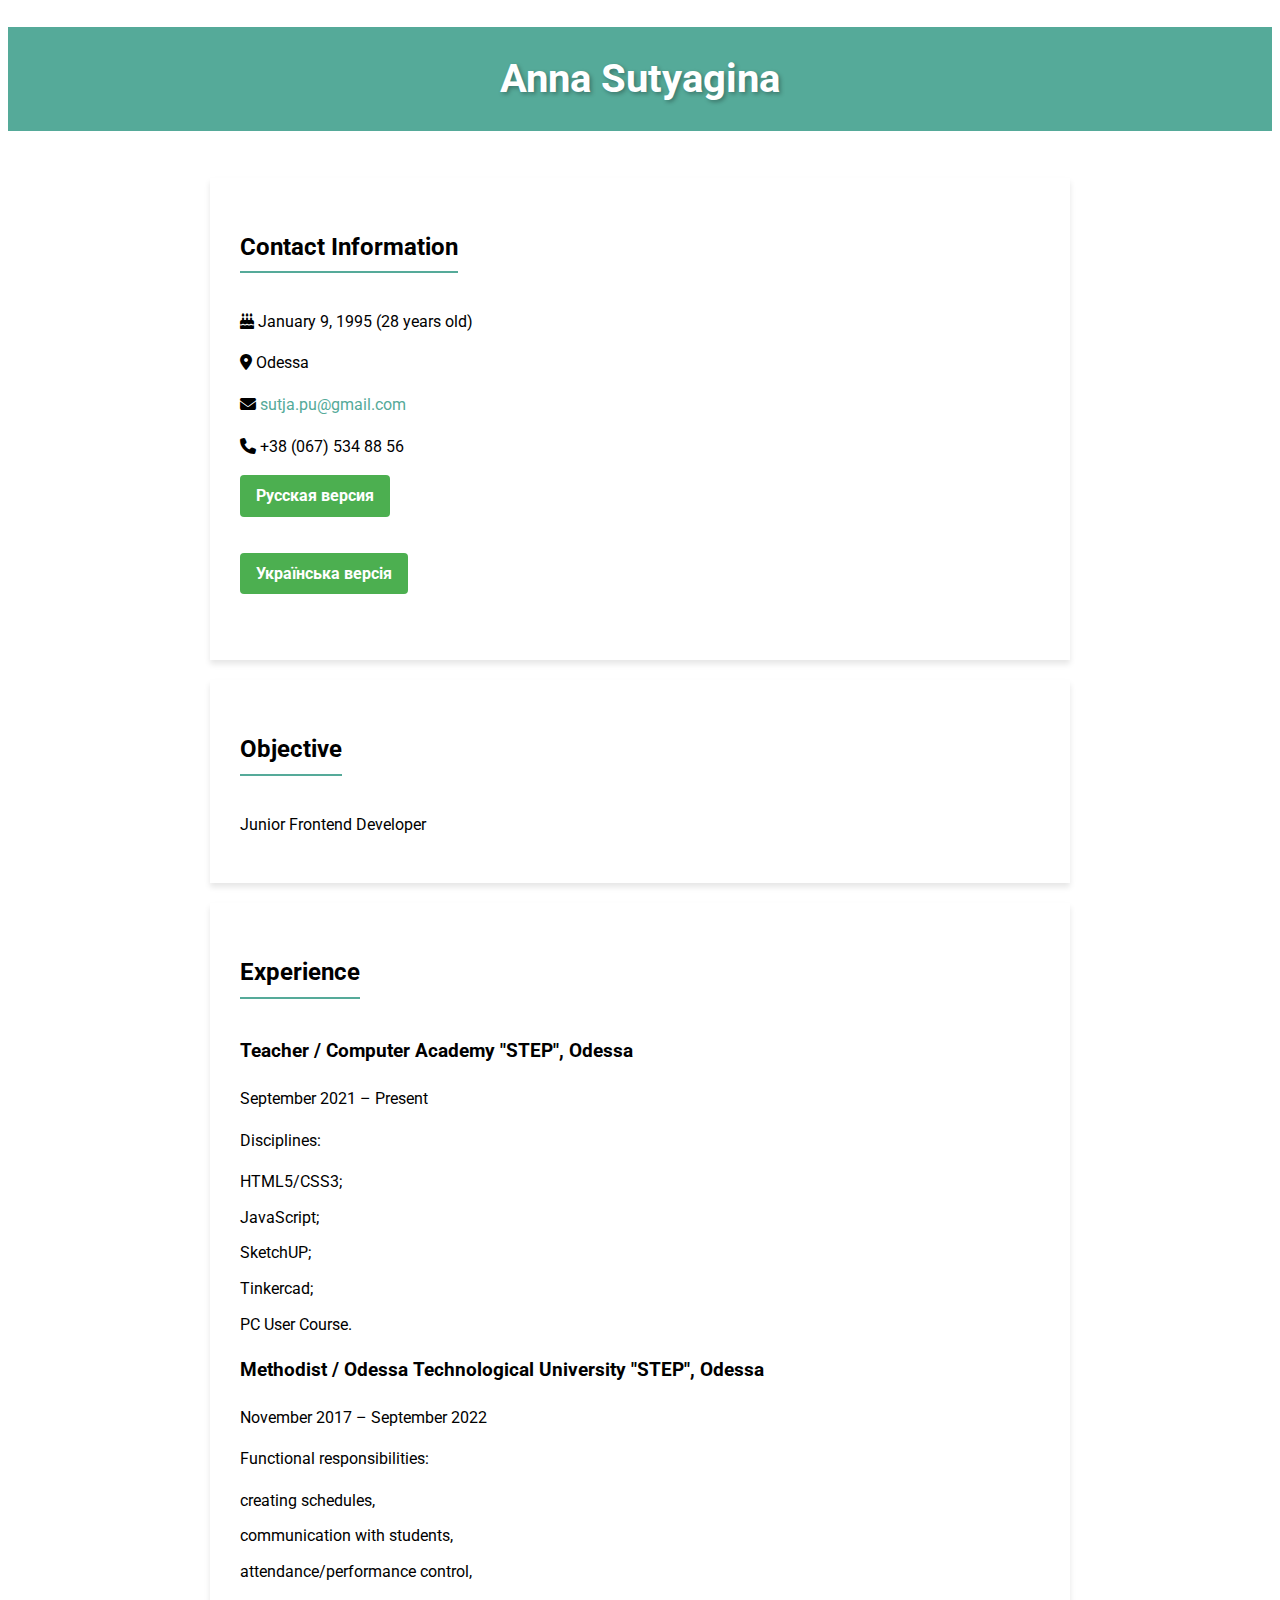
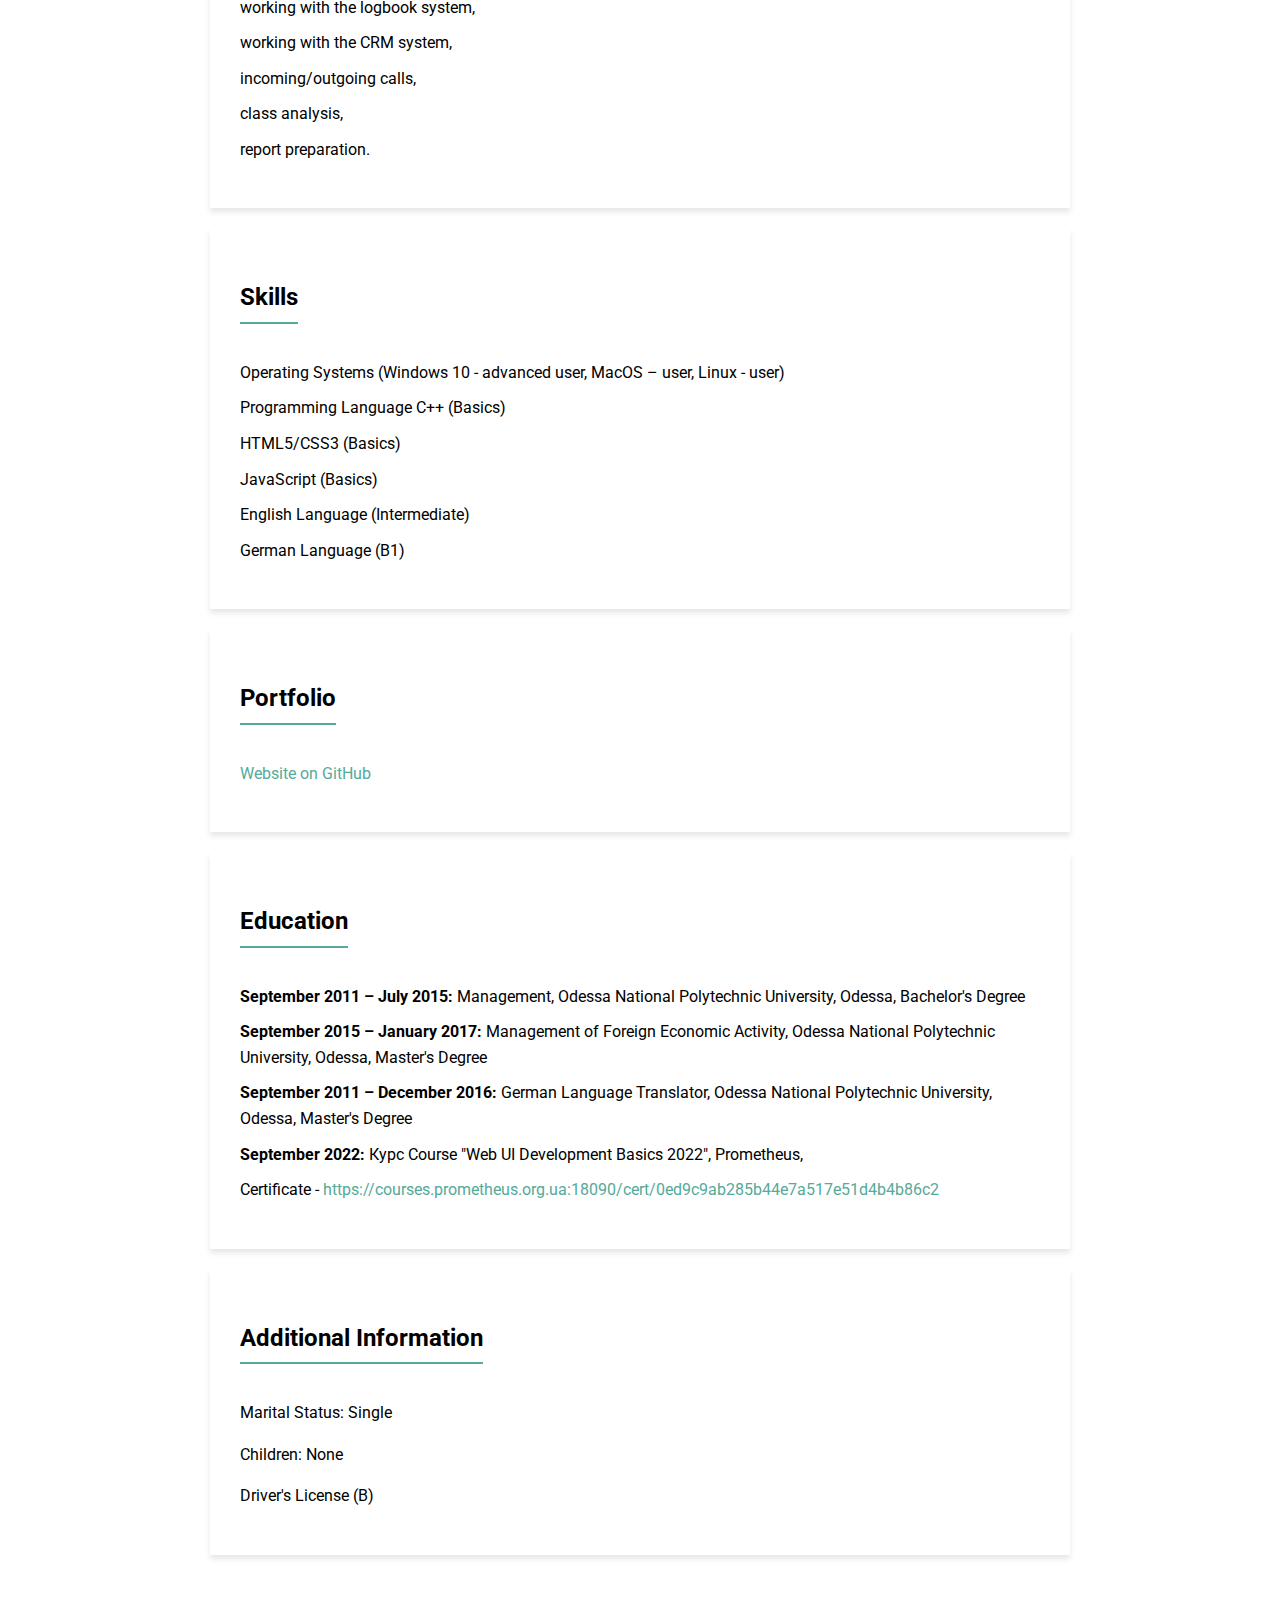
==== eng.html @ e9a506d1 "Initial commit" ====
<!DOCTYPE html>
<html lang="en">
<head>
    <meta charset="UTF-8">
    <meta name="viewport" content="width=device-width, initial-scale=1.0">
    <link rel="preconnect" href="https://fonts.googleapis.com">
    <link rel="preconnect" href="https://fonts.gstatic.com" crossorigin>
    <link href="https://fonts.googleapis.com/css2?family=Roboto:wght@400;700&display=swap" rel="stylesheet">
    <link rel="stylesheet" href="https://cdnjs.cloudflare.com/ajax/libs/font-awesome/6.1.1/css/all.min.css">
    <link rel="stylesheet" href="style.css">
    <title>Resume of Anna Sutyagina</title>
</head>
<body>
    <h1>Anna Sutyagina</h1>
<div class="language-switch-container">
    
</div>


    <div class="container">
        <div class="section">
            <h2>Contact Information</h2>
            <p><i class="fas fa-birthday-cake"></i> January 9, 1995 (28 years old)</p>
            <p><i class="fas fa-map-marker-alt"></i> Odessa</p>
            <p><i class="fas fa-envelope"></i> <a href="mailto:sutja.pu@gmail.com">sutja.pu@gmail.com</a></p>
            <p><i class="fas fa-phone"></i> +38 (067) 534 88 56</p>
            <p><a class="language-switch" href="rus.html">Русская версия</a></p>
            <p><a class="language-switch" href="index.html">Українська версія</a></p>
        </div>
        <div class="section">
            <h2>Objective</h2>
            <p>Junior Frontend Developer</p>
        </div>
        <div class="section">
            <h2>Experience</h2>
            <h3>Teacher / Computer Academy "STEP", Odessa</h3>
            <p>September 2021 – Present</p>
            <p>Disciplines:</p>
            <ul>
                <li>HTML5/CSS3;</li>
                <li>JavaScript;</li>
                <li>SketchUP;</li>
                <li>Tinkercad;</li>
                <li>PC User Course.</li>
            </ul>
            <h3>Methodist / Odessa Technological University "STEP", Odessa</h3>
            <p>November 2017 – September 2022</p>
            <p>Functional responsibilities:</p>
            <ul>
                <li>creating schedules,</li>
                <li>communication with students,</li>
                <li>attendance/performance control,</li>
                <li>working with the logbook system,</li>
                <li>working with the CRM system,</li>
                <li>incoming/outgoing calls,</li>
                <li>class analysis,</li>
                <li>report preparation.</li>
            </ul>
        </div>
        <div class="section">
            <h2>Skills</h2>
            <ul>
                <li>Operating Systems (Windows 10 - advanced user, MacOS – user, Linux - user)</li>
                <li>Programming Language C++ (Basics)</li>
                <li>HTML5/CSS3 (Basics)</li>
                <li>JavaScript (Basics)</li>
                <li>English Language (Intermediate)</li>
                <li>German Language (B1)</li>
            </ul>
            
        </div>

        <div class="section">
            <h2>Portfolio</h2>
            <p><a href="https://a-sutja.github.io/CakeHOUSE/" target="_blank">Website on GitHub</a></p>
          </div>
          

        <div class="section">
            <h2>Education</h2>
             <ul> <li><strong>September 2011 – July 2015:</strong> Management, Odessa National Polytechnic University, Odessa, Bachelor's Degree</li>
               <li><strong>September 2015 – January 2017:</strong> Management of Foreign Economic Activity, 
                Odessa National Polytechnic University, Odessa, Master's Degree</li>
               <li><strong>September 2011 – December 2016:</strong> German Language Translator, 
                Odessa National Polytechnic University, Odessa, Master's Degree</li>
               <li><strong>September 2022:</strong> Курс Course "Web UI Development Basics 2022", Prometheus, 
               <li>Certificate - <a href="https://courses.prometheus.org.ua:18090/cert/0ed9c9ab285b44e7a517e51d4b4b86c2" target="_blank">https://courses.prometheus.org.ua:18090/cert/0ed9c9ab285b44e7a517e51d4b4b86c2</a></li>
             </ul>
           </div> 

        <div class="section">
            <h2>Additional Information</h2>
            <p>Marital Status: Single</p>
            <p>Children: None</p>
            <p>Driver's License (B)</p>
        </div>
    </div>
</body>
</html>
---- style.css ----
body {
    font-family: 'Roboto', sans-serif;
    line-height: 1.6;
  }
  .header {
    display: flex;
    justify-content: space-between;
    align-items: center;
    flex-wrap: wrap;
}
  h1 {
    text-align: center;
    background-color: #5a9;
    padding: 20px;
    color: #ffffff;
    font-size: 2.5em;
    font-weight: bold;
    text-shadow: 2px 2px 4px rgba(0, 0, 0, 0.3);
  }

  .container {
    display: flex;
    flex-direction: column;
    align-items: center;
    padding: 20px;
  }

  .section {
    background-color: #fff;
    box-shadow: 0 4px 6px rgba(0, 0, 0, 0.1);
    padding: 30px;
    margin-bottom: 20px;
    max-width: 800px;
    width: 100%;
  }

h2 {
    margin-bottom: 20px;
    border-bottom: 2px solid #5a9;
    display: inline-block;
    padding-bottom: 5px;
}
  ul {
    list-style-type: none;
    padding-left: 0;
  }
  ul li {
    margin-bottom: 10px;
  }
  main {
    padding: 20px;
    max-width: 800px;
    margin: 0 auto; /* Отцентрировать контент по горизонтали */
    background-color: #fff;
    box-shadow: 0 4px 6px rgba(0, 0, 0, 0.1);
    display: flex; /* Добавить display: flex для центрирования содержимого по вертикали */
    flex-direction: column; /* Установить направление основной оси на вертикальное */
    align-items: center; /* Выравнивание элементов по центру контейнера */
  }
  a {
    color: #5a9;
    text-decoration: none;
  }
  
  a:hover {
    text-decoration: underline;
  }
  @media (max-width: 768px) {
    h1 {
      font-size: 2em;
    }
  
    .container {
      padding: 10px;
    }
  
    .section {
      padding: 20px;
      margin-bottom: 10px;
    }
  }
  
  .language-switch-container {
    text-align: right;
    margin-bottom: 20px;
}

@media (max-width: 768px) {
    .language-switch-container {
        text-align: center;
    }
}

  /* Стили для ссылок на другие языковые версии резюме */
.language-switch {
    display: inline-block;
    padding: 8px 16px;
    background-color: #4CAF50;
    color: white;
    text-decoration: none;
    font-weight: bold;
    border-radius: 4px;
    margin-bottom: 20px;
}

.language-switch:hover {
    background-color: #3e8e41;
    color: white;
    text-decoration: none;
}
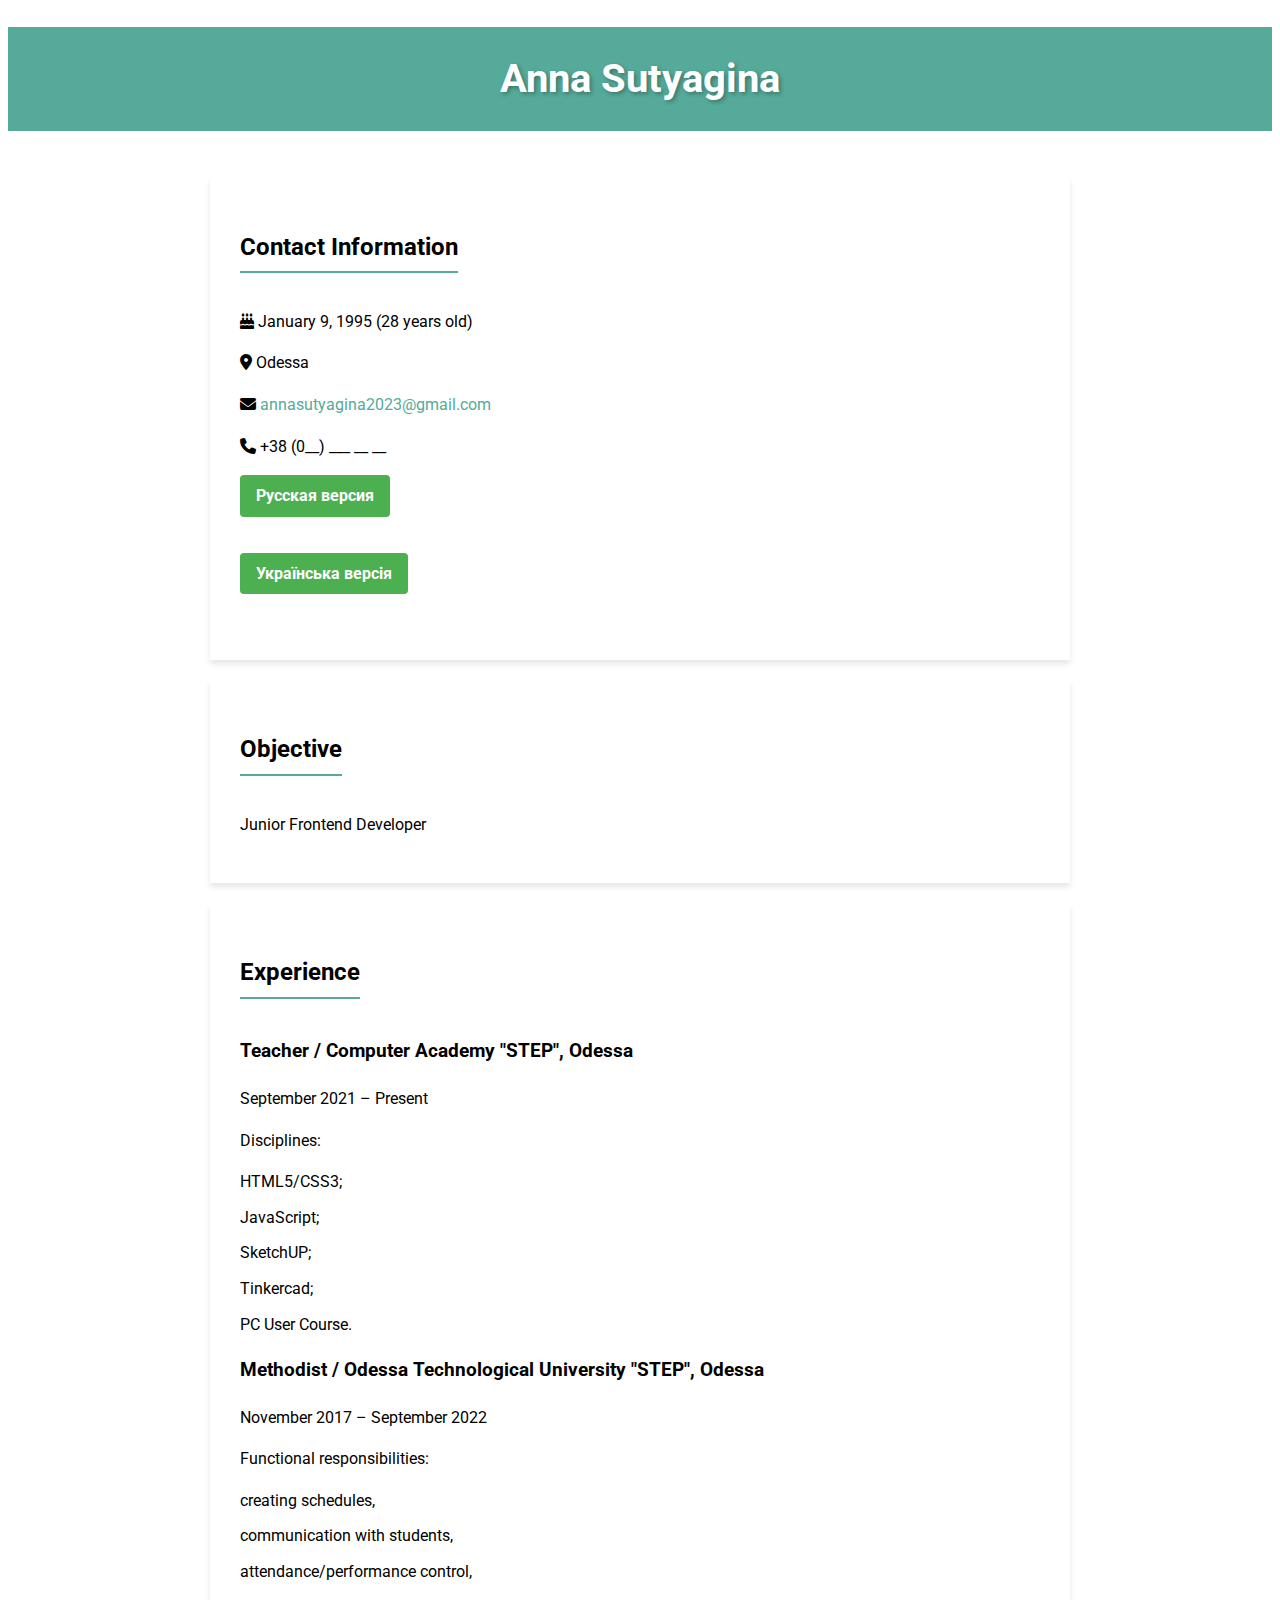
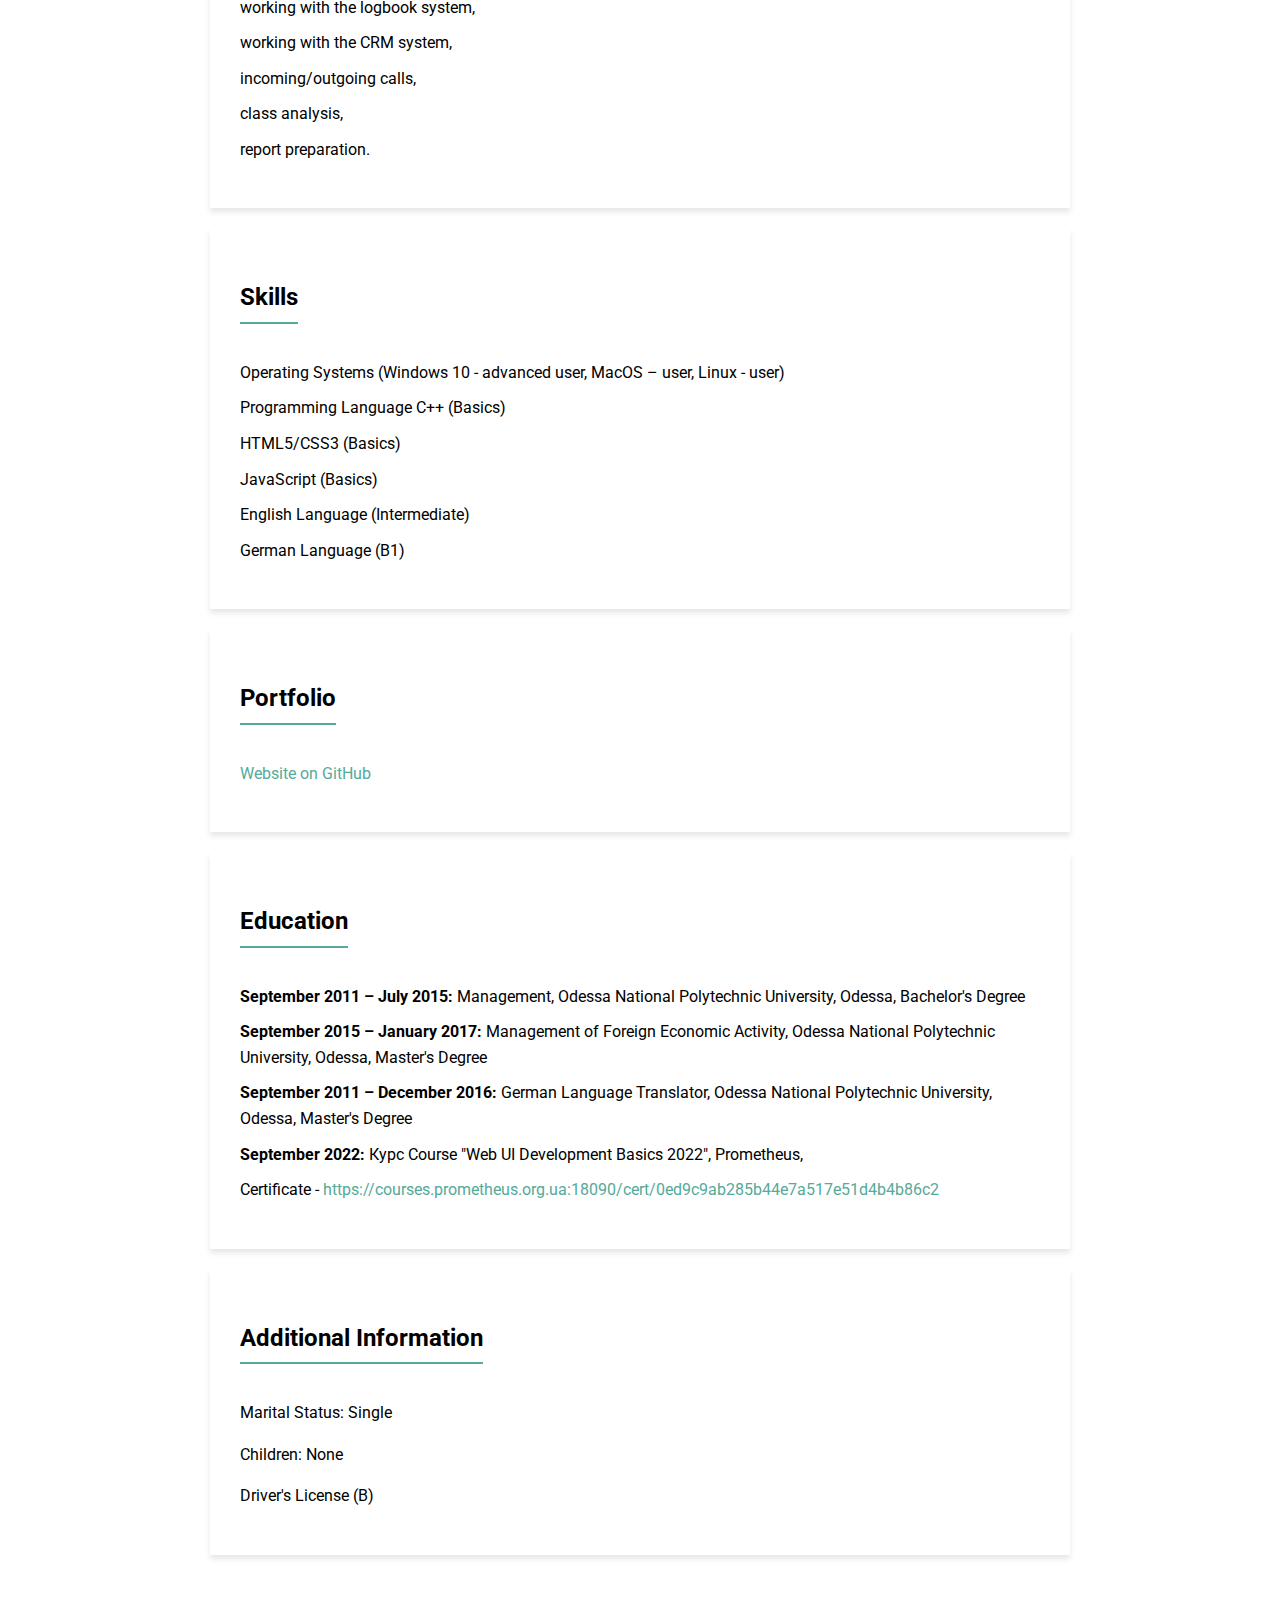
==== commit 1132a1b7: "Initial commit" ====
--- a/eng.html
+++ b/eng.html
@@ -22,8 +22,8 @@
             <h2>Contact Information</h2>
             <p><i class="fas fa-birthday-cake"></i> January 9, 1995 (28 years old)</p>
             <p><i class="fas fa-map-marker-alt"></i> Odessa</p>
-            <p><i class="fas fa-envelope"></i> <a href="mailto:sutja.pu@gmail.com">sutja.pu@gmail.com</a></p>
-            <p><i class="fas fa-phone"></i> +38 (067) 534 88 56</p>
+            <p><i class="fas fa-envelope"></i> <a href="mailto:sutja.pu@gmail.com">annasutyagina2023@gmail.com</a></p>
+            <p><i class="fas fa-phone"></i> +38 (0__) ___ __ __</p>
             <p><a class="language-switch" href="rus.html">Русская версия</a></p>
             <p><a class="language-switch" href="index.html">Українська версія</a></p>
         </div>
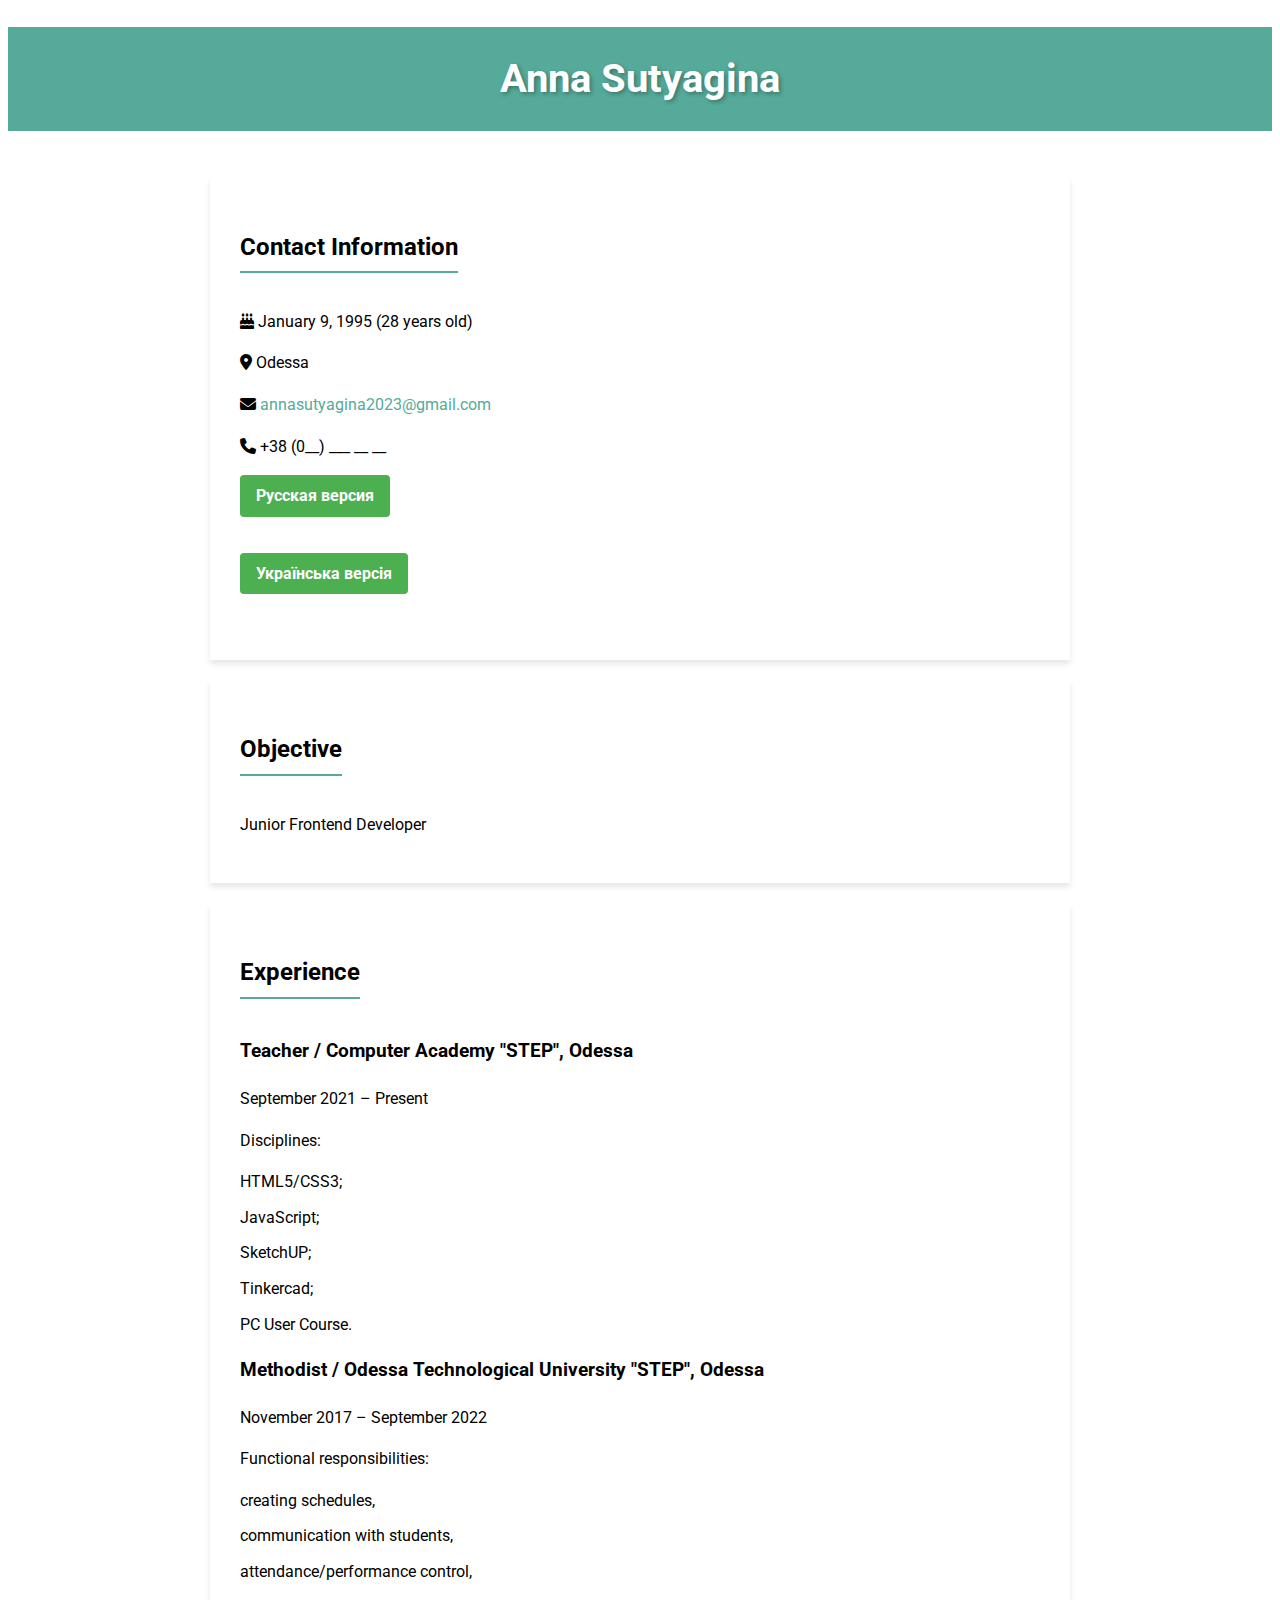
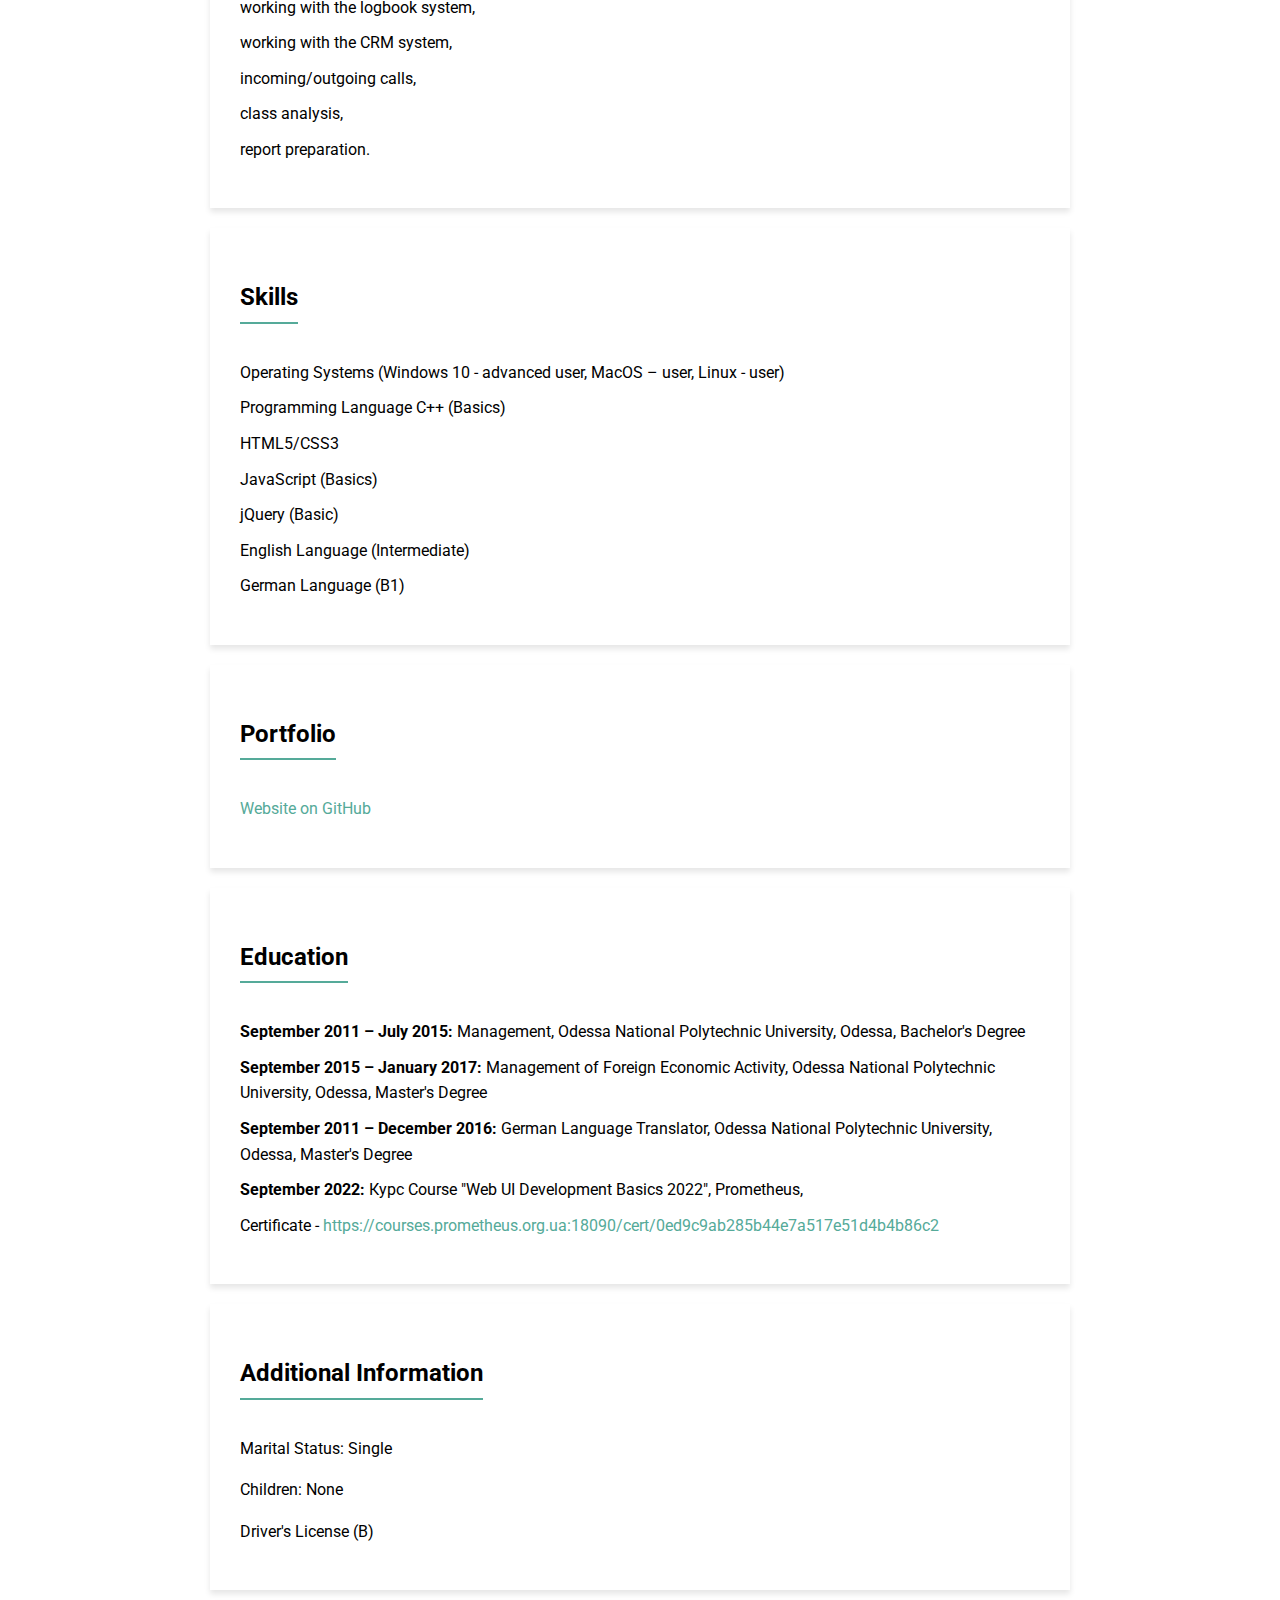
==== commit 39d22bcd: "eng.html" ====
--- a/eng.html
+++ b/eng.html
@@ -62,8 +62,9 @@
             <ul>
                 <li>Operating Systems (Windows 10 - advanced user, MacOS – user, Linux - user)</li>
                 <li>Programming Language C++ (Basics)</li>
-                <li>HTML5/CSS3 (Basics)</li>
+                <li>HTML5/CSS3</li>
                 <li>JavaScript (Basics)</li>
+                <li>jQuery (Basic)</li>
                 <li>English Language (Intermediate)</li>
                 <li>German Language (B1)</li>
             </ul>
@@ -96,4 +97,4 @@
         </div>
     </div>
 </body>
-</html>+</html>
